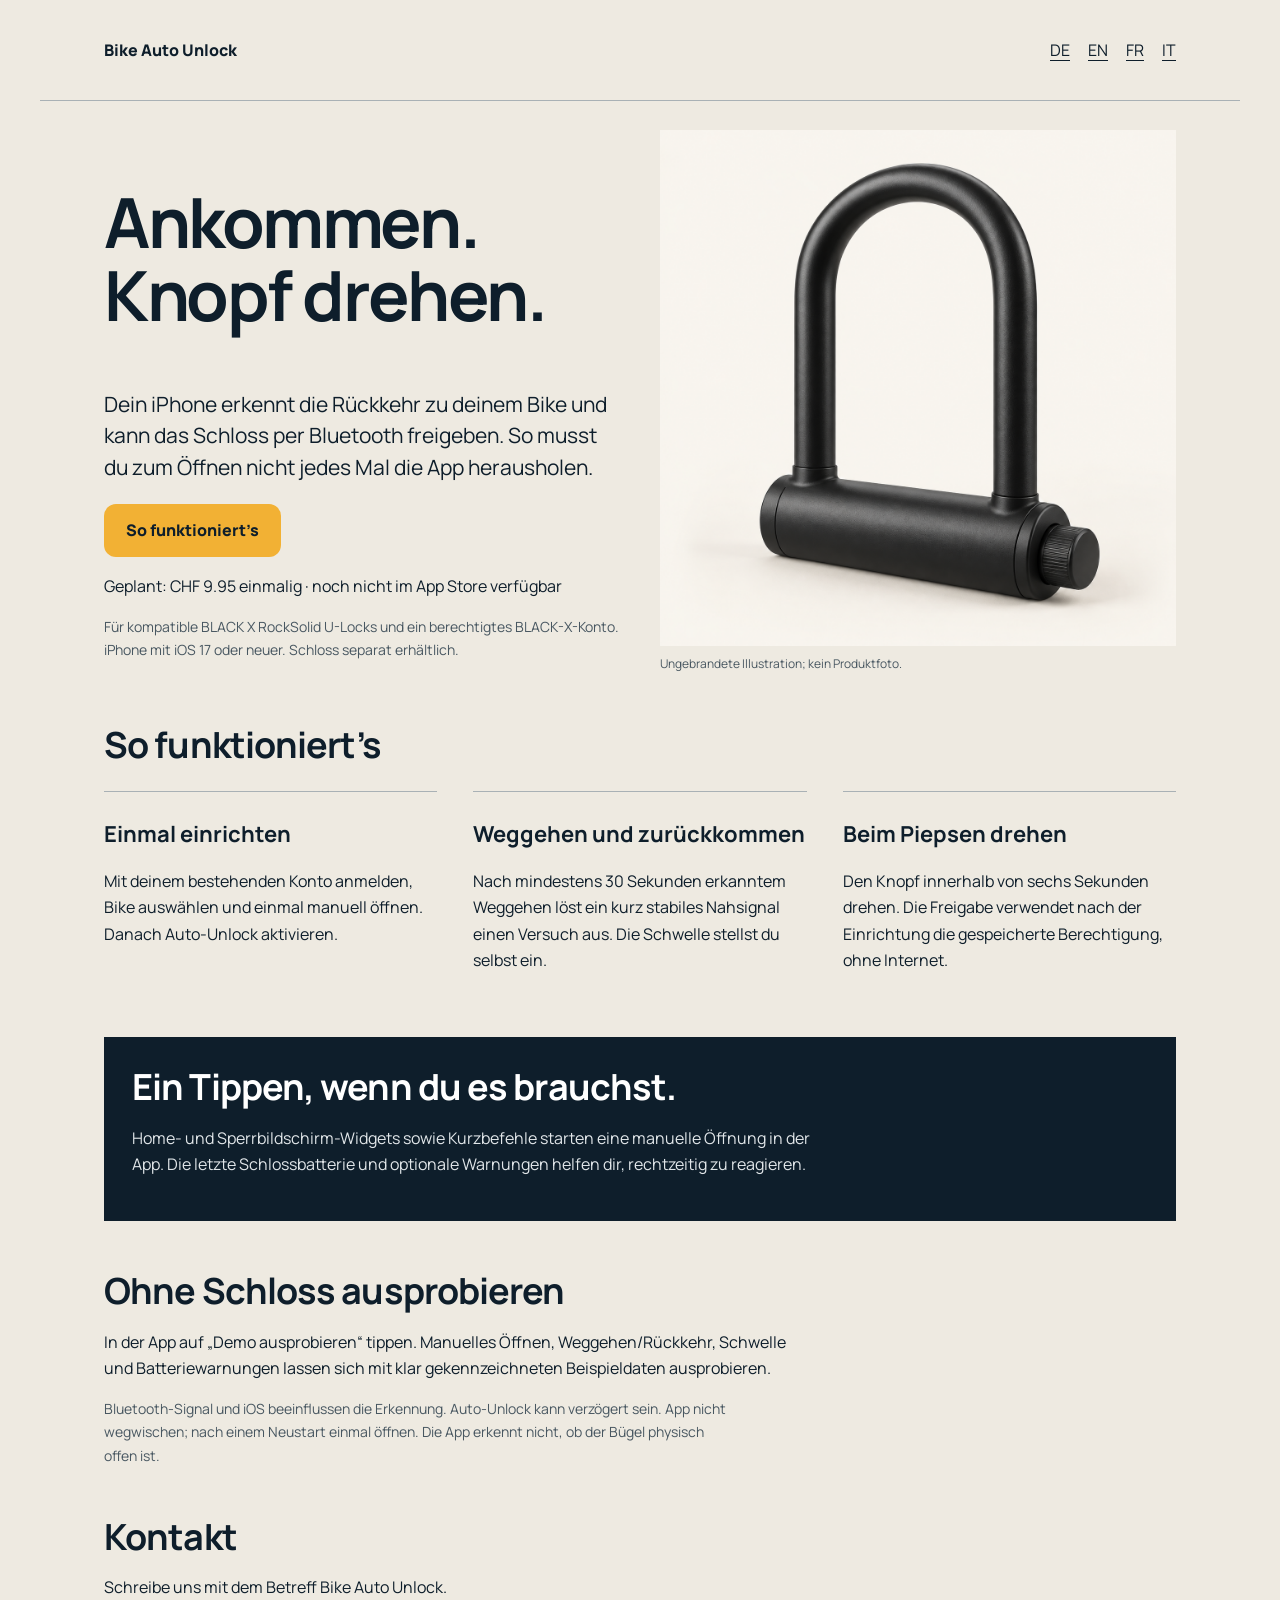
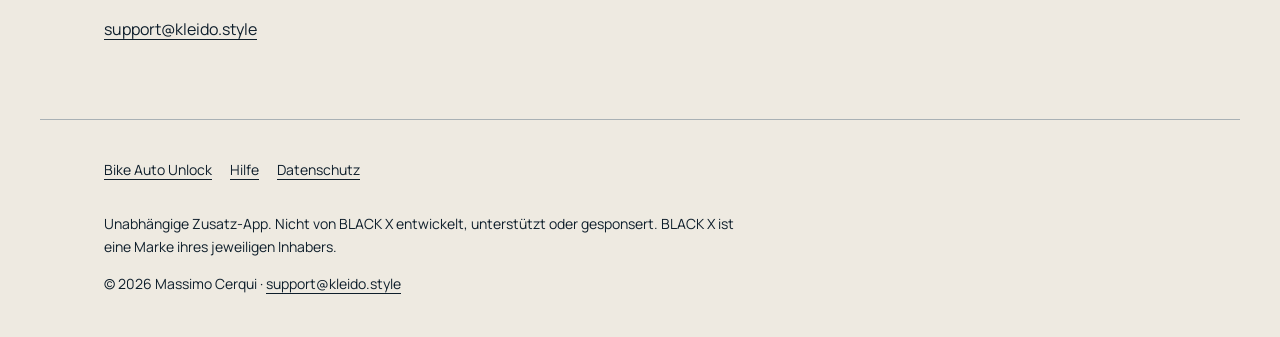
==== de/index.html @ a2ae83a5 "Publish localized Bike Auto Unlock website" ====
<!doctype html>
<html lang="de"><head><meta charset="utf-8"><meta name="viewport" content="width=device-width,initial-scale=1"><meta name="description" content="Dein iPhone erkennt die Rückkehr zu deinem Bike und kann das Schloss per Bluetooth freigeben. So musst du zum Öffnen nicht jedes Mal die App herausholen."><title>Bike Auto Unlock</title><link rel="stylesheet" href="../style.css"></head><body><header><a class="brand" href="index.html">Bike Auto Unlock</a><nav aria-label="Language"><a href="../de/index.html" lang="de" hreflang="de" aria-current="page">DE</a><a href="../en/index.html" lang="en" hreflang="en">EN</a><a href="../fr/index.html" lang="fr" hreflang="fr">FR</a><a href="../it/index.html" lang="it" hreflang="it">IT</a></nav></header><main><section class="hero"><div><h1>Ankommen. Knopf drehen.</h1><p class="intro">Dein iPhone erkennt die Rückkehr zu deinem Bike und kann das Schloss per Bluetooth freigeben. So musst du zum Öffnen nicht jedes Mal die App herausholen.</p><a class="button" href="#how">So funktioniert’s</a><p>Geplant: CHF 9.95 einmalig · noch nicht im App Store verfügbar</p><p class="fine">Für kompatible BLACK X RockSolid U-Locks und ein berechtigtes BLACK-X-Konto. iPhone mit iOS 17 oder neuer. Schloss separat erhältlich.</p></div><figure><img src="../assets/unbranded-lock.png" width="1254" height="1254" alt="Ungebrandete Illustration; kein Produktfoto." fetchpriority="high"><figcaption>Ungebrandete Illustration; kein Produktfoto.</figcaption></figure></section><section id="how"><h2>So funktioniert’s</h2><ol class="steps"><li><h3>Einmal einrichten</h3><p>Mit deinem bestehenden Konto anmelden, Bike auswählen und einmal manuell öffnen. Danach Auto-Unlock aktivieren.</p></li><li><h3>Weggehen und zurückkommen</h3><p>Nach mindestens 30 Sekunden erkanntem Weggehen löst ein kurz stabiles Nahsignal einen Versuch aus. Die Schwelle stellst du selbst ein.</p></li><li><h3>Beim Piepsen drehen</h3><p>Den Knopf innerhalb von sechs Sekunden drehen. Die Freigabe verwendet nach der Einrichtung die gespeicherte Berechtigung, ohne Internet.</p></li></ol></section><section class="band"><h2>Ein Tippen, wenn du es brauchst.</h2><p>Home- und Sperrbildschirm-Widgets sowie Kurzbefehle starten eine manuelle Öffnung in der App. Die letzte Schlossbatterie und optionale Warnungen helfen dir, rechtzeitig zu reagieren.</p></section><h2>Ohne Schloss ausprobieren</h2><p>In der App auf „Demo ausprobieren“ tippen. Manuelles Öffnen, Weggehen/Rückkehr, Schwelle und Batteriewarnungen lassen sich mit klar gekennzeichneten Beispieldaten ausprobieren.</p><p class="fine">Bluetooth-Signal und iOS beeinflussen die Erkennung. Auto-Unlock kann verzögert sein. App nicht wegwischen; nach einem Neustart einmal öffnen. Die App erkennt nicht, ob der Bügel physisch offen ist.</p><h2>Kontakt</h2><p>Schreibe uns mit dem Betreff Bike Auto Unlock.</p><p><a class="contact" href="mailto:support@kleido.style?subject=Bike%20Auto%20Unlock">support@kleido.style</a></p></main><footer><nav><a href="index.html">Bike Auto Unlock</a><a href="support.html">Hilfe</a><a href="privacy.html">Datenschutz</a></nav><p>Unabhängige Zusatz-App. Nicht von BLACK X entwickelt, unterstützt oder gesponsert. BLACK X ist eine Marke ihres jeweiligen Inhabers.</p><p>© 2026 Massimo Cerqui · <a class="contact" href="mailto:support@kleido.style?subject=Bike%20Auto%20Unlock">support@kleido.style</a></p></footer></body></html>
---- style.css ----
@font-face{font-family:Manrope;src:url("assets/Manrope.ttf") format("truetype");font-display:swap}*{box-sizing:border-box}html{scroll-behavior:smooth}body{margin:0;background:#eeeae1;color:#0e1e2b;font:16px/1.65 Manrope,sans-serif}a{color:inherit;text-underline-offset:4px}a:hover{color:#8f5e00}a:focus-visible{outline:3px solid #8f5e00;outline-offset:5px}::selection{background:#f2b134;color:#0e1e2b}header,main,footer{max-width:1200px;margin:auto;padding:28px 5vw}header{display:flex;align-items:center;justify-content:space-between;gap:20px;flex-wrap:wrap;border-bottom:1px solid #a9b1b5}.brand{font-weight:800;text-decoration:none}nav{display:flex;gap:18px;flex-wrap:wrap}nav a{min-height:44px;display:inline-flex;align-items:center}h1{font-size:clamp(36px,5.4vw,72px);line-height:1.05;letter-spacing:-.035em;max-width:13ch;text-wrap:balance}h2{font-size:clamp(25px,3vw,36px);line-height:1.2;margin:48px 0 16px;letter-spacing:-.025em}h3{font-size:22px;margin:0 0 10px}p{max-width:70ch}.hero{display:grid;grid-template-columns:1fr 1fr;gap:40px;align-items:center}.hero figure{margin:0}.hero img{display:block;width:100%;height:auto}.hero figcaption{font-size:12px;color:#485761;margin-top:8px}.intro{font-size:21px;line-height:1.5}.button{display:inline-block;background:#f2b134;color:#0e1e2b;border-radius:12px;padding:13px 22px;font-weight:800;text-decoration:none}.button:hover{background:#e8a52c;color:#0e1e2b}.fine{font-size:14px;color:#485761}.steps{list-style:none;padding:0;margin:24px 0;display:grid;grid-template-columns:repeat(3,1fr);gap:36px}.steps li{border-top:1px solid #a9b1b5;padding-top:24px}.band{margin:48px 0;padding:28px;background:#0e1e2b;color:white}.band h2{margin-top:0}.band p{color:#e1e6e9}.read{max-width:850px}.read h1{max-width:none;font-size:clamp(34px,5vw,54px)}footer{border-top:1px solid #a9b1b5;font-size:14px;margin-top:32px}footer nav{margin-bottom:20px}.contact{overflow-wrap:anywhere}@media(max-width:720px){.hero{grid-template-columns:1fr;gap:20px}.hero figure{max-width:440px;margin:auto}.steps{grid-template-columns:1fr;gap:20px}header,main,footer{padding:22px}h1{margin:20px 0}.intro{font-size:19px}.band{padding:24px}}@media(prefers-reduced-motion:reduce){html{scroll-behavior:auto}}
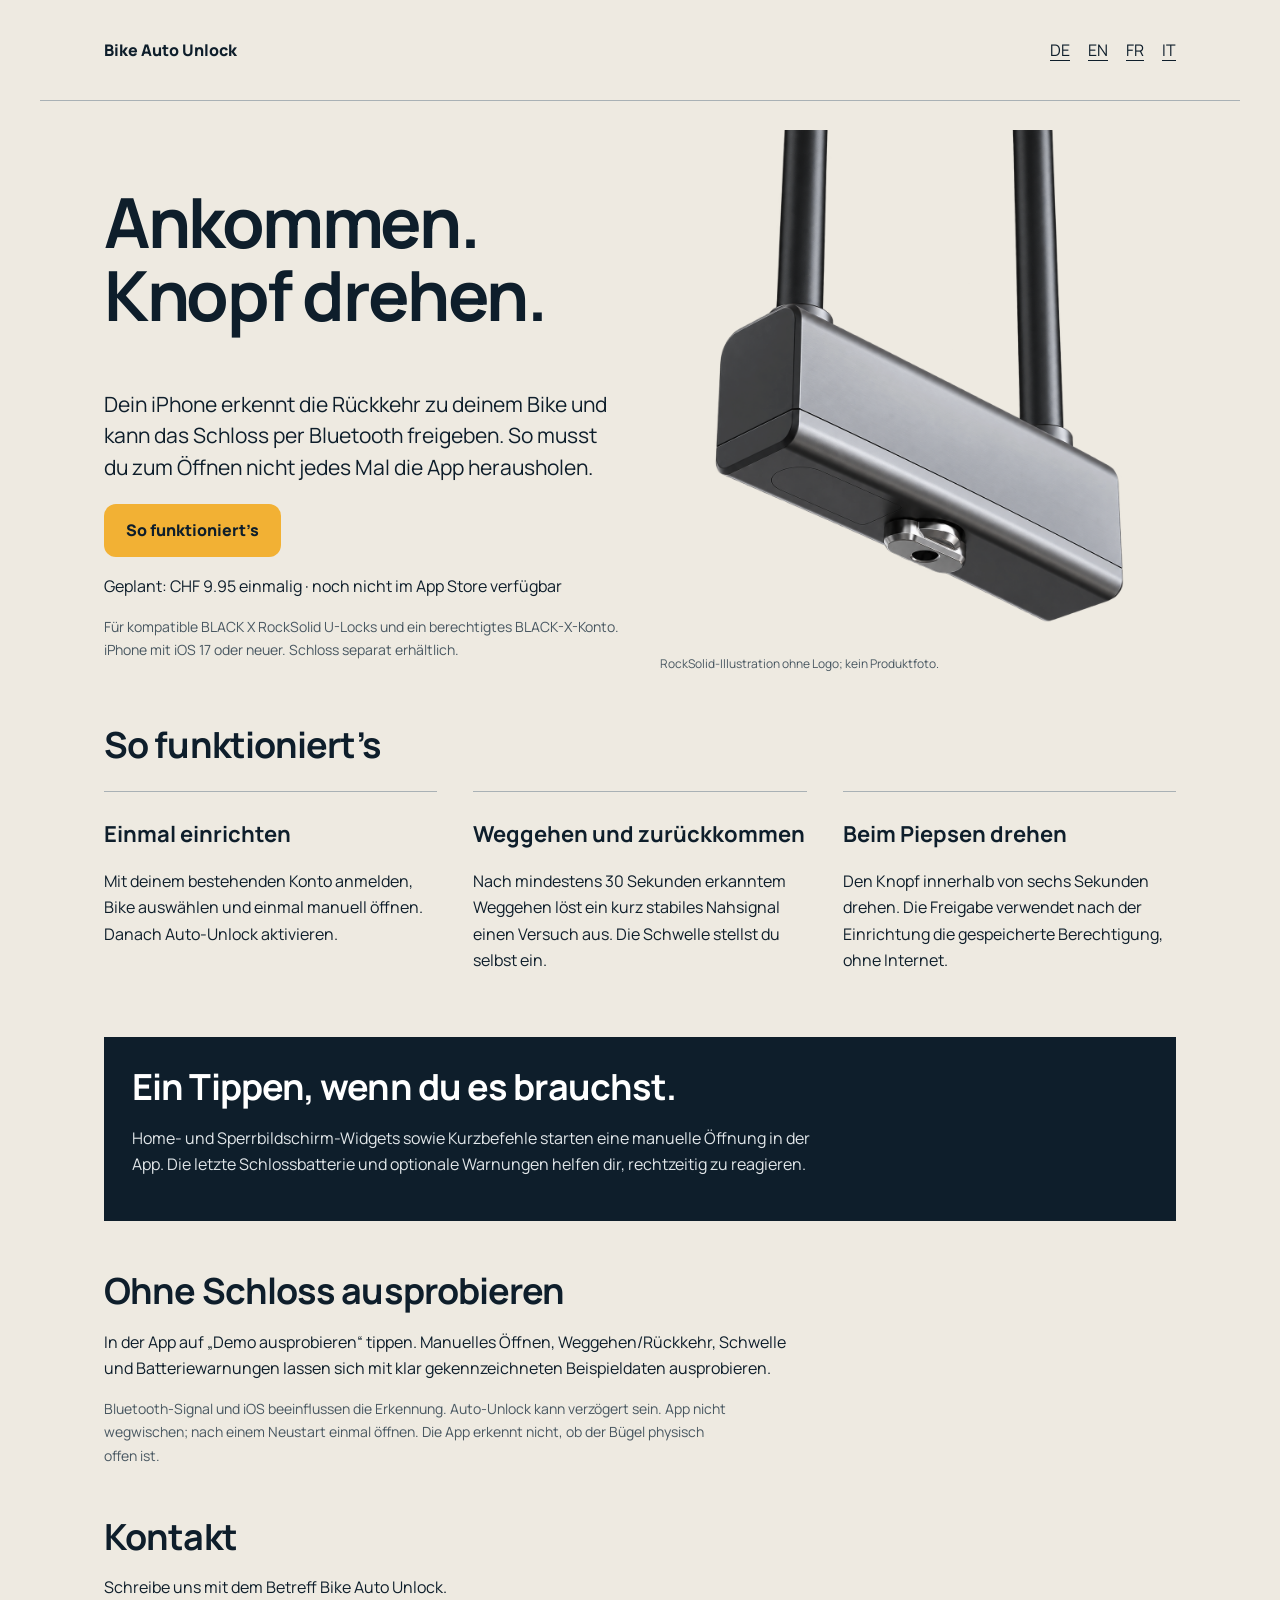
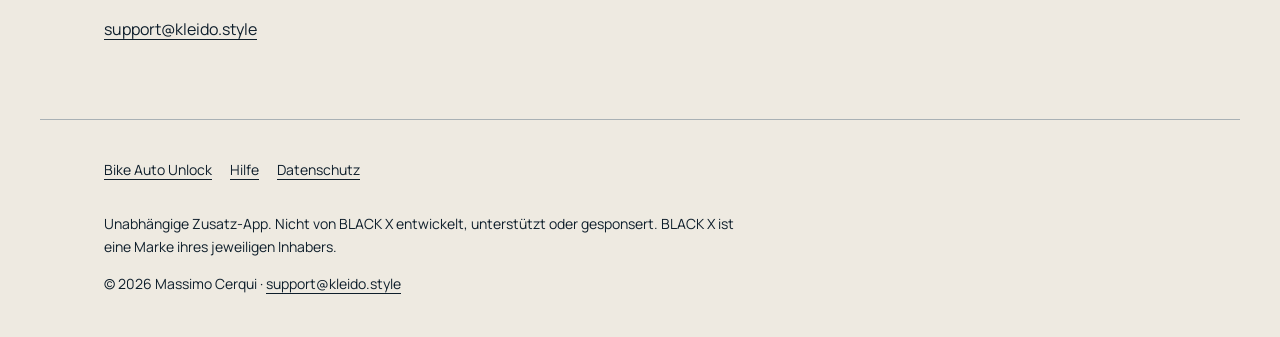
==== commit f00ee460: "Match the genuine RockSolid shape in product rendering" ====
--- a/de/index.html
+++ b/de/index.html
@@ -1,2 +1,2 @@
 <!doctype html>
-<html lang="de"><head><meta charset="utf-8"><meta name="viewport" content="width=device-width,initial-scale=1"><meta name="description" content="Dein iPhone erkennt die Rückkehr zu deinem Bike und kann das Schloss per Bluetooth freigeben. So musst du zum Öffnen nicht jedes Mal die App herausholen."><title>Bike Auto Unlock</title><link rel="stylesheet" href="../style.css"></head><body><header><a class="brand" href="index.html">Bike Auto Unlock</a><nav aria-label="Language"><a href="../de/index.html" lang="de" hreflang="de" aria-current="page">DE</a><a href="../en/index.html" lang="en" hreflang="en">EN</a><a href="../fr/index.html" lang="fr" hreflang="fr">FR</a><a href="../it/index.html" lang="it" hreflang="it">IT</a></nav></header><main><section class="hero"><div><h1>Ankommen. Knopf drehen.</h1><p class="intro">Dein iPhone erkennt die Rückkehr zu deinem Bike und kann das Schloss per Bluetooth freigeben. So musst du zum Öffnen nicht jedes Mal die App herausholen.</p><a class="button" href="#how">So funktioniert’s</a><p>Geplant: CHF 9.95 einmalig · noch nicht im App Store verfügbar</p><p class="fine">Für kompatible BLACK X RockSolid U-Locks und ein berechtigtes BLACK-X-Konto. iPhone mit iOS 17 oder neuer. Schloss separat erhältlich.</p></div><figure><img src="../assets/unbranded-lock.png" width="1254" height="1254" alt="Ungebrandete Illustration; kein Produktfoto." fetchpriority="high"><figcaption>Ungebrandete Illustration; kein Produktfoto.</figcaption></figure></section><section id="how"><h2>So funktioniert’s</h2><ol class="steps"><li><h3>Einmal einrichten</h3><p>Mit deinem bestehenden Konto anmelden, Bike auswählen und einmal manuell öffnen. Danach Auto-Unlock aktivieren.</p></li><li><h3>Weggehen und zurückkommen</h3><p>Nach mindestens 30 Sekunden erkanntem Weggehen löst ein kurz stabiles Nahsignal einen Versuch aus. Die Schwelle stellst du selbst ein.</p></li><li><h3>Beim Piepsen drehen</h3><p>Den Knopf innerhalb von sechs Sekunden drehen. Die Freigabe verwendet nach der Einrichtung die gespeicherte Berechtigung, ohne Internet.</p></li></ol></section><section class="band"><h2>Ein Tippen, wenn du es brauchst.</h2><p>Home- und Sperrbildschirm-Widgets sowie Kurzbefehle starten eine manuelle Öffnung in der App. Die letzte Schlossbatterie und optionale Warnungen helfen dir, rechtzeitig zu reagieren.</p></section><h2>Ohne Schloss ausprobieren</h2><p>In der App auf „Demo ausprobieren“ tippen. Manuelles Öffnen, Weggehen/Rückkehr, Schwelle und Batteriewarnungen lassen sich mit klar gekennzeichneten Beispieldaten ausprobieren.</p><p class="fine">Bluetooth-Signal und iOS beeinflussen die Erkennung. Auto-Unlock kann verzögert sein. App nicht wegwischen; nach einem Neustart einmal öffnen. Die App erkennt nicht, ob der Bügel physisch offen ist.</p><h2>Kontakt</h2><p>Schreibe uns mit dem Betreff Bike Auto Unlock.</p><p><a class="contact" href="mailto:support@kleido.style?subject=Bike%20Auto%20Unlock">support@kleido.style</a></p></main><footer><nav><a href="index.html">Bike Auto Unlock</a><a href="support.html">Hilfe</a><a href="privacy.html">Datenschutz</a></nav><p>Unabhängige Zusatz-App. Nicht von BLACK X entwickelt, unterstützt oder gesponsert. BLACK X ist eine Marke ihres jeweiligen Inhabers.</p><p>© 2026 Massimo Cerqui · <a class="contact" href="mailto:support@kleido.style?subject=Bike%20Auto%20Unlock">support@kleido.style</a></p></footer></body></html>+<html lang="de"><head><meta charset="utf-8"><meta name="viewport" content="width=device-width,initial-scale=1"><meta name="description" content="Dein iPhone erkennt die Rückkehr zu deinem Bike und kann das Schloss per Bluetooth freigeben. So musst du zum Öffnen nicht jedes Mal die App herausholen."><title>Bike Auto Unlock</title><link rel="stylesheet" href="../style.css"></head><body><header><a class="brand" href="index.html">Bike Auto Unlock</a><nav aria-label="Language"><a href="../de/index.html" lang="de" hreflang="de" aria-current="page">DE</a><a href="../en/index.html" lang="en" hreflang="en">EN</a><a href="../fr/index.html" lang="fr" hreflang="fr">FR</a><a href="../it/index.html" lang="it" hreflang="it">IT</a></nav></header><main><section class="hero"><div><h1>Ankommen. Knopf drehen.</h1><p class="intro">Dein iPhone erkennt die Rückkehr zu deinem Bike und kann das Schloss per Bluetooth freigeben. So musst du zum Öffnen nicht jedes Mal die App herausholen.</p><a class="button" href="#how">So funktioniert’s</a><p>Geplant: CHF 9.95 einmalig · noch nicht im App Store verfügbar</p><p class="fine">Für kompatible BLACK X RockSolid U-Locks und ein berechtigtes BLACK-X-Konto. iPhone mit iOS 17 oder neuer. Schloss separat erhältlich.</p></div><figure><img src="../assets/rocksolid-render.png" width="1254" height="1254" alt="RockSolid-Illustration ohne Logo; kein Produktfoto." fetchpriority="high"><figcaption>RockSolid-Illustration ohne Logo; kein Produktfoto.</figcaption></figure></section><section id="how"><h2>So funktioniert’s</h2><ol class="steps"><li><h3>Einmal einrichten</h3><p>Mit deinem bestehenden Konto anmelden, Bike auswählen und einmal manuell öffnen. Danach Auto-Unlock aktivieren.</p></li><li><h3>Weggehen und zurückkommen</h3><p>Nach mindestens 30 Sekunden erkanntem Weggehen löst ein kurz stabiles Nahsignal einen Versuch aus. Die Schwelle stellst du selbst ein.</p></li><li><h3>Beim Piepsen drehen</h3><p>Den Knopf innerhalb von sechs Sekunden drehen. Die Freigabe verwendet nach der Einrichtung die gespeicherte Berechtigung, ohne Internet.</p></li></ol></section><section class="band"><h2>Ein Tippen, wenn du es brauchst.</h2><p>Home- und Sperrbildschirm-Widgets sowie Kurzbefehle starten eine manuelle Öffnung in der App. Die letzte Schlossbatterie und optionale Warnungen helfen dir, rechtzeitig zu reagieren.</p></section><h2>Ohne Schloss ausprobieren</h2><p>In der App auf „Demo ausprobieren“ tippen. Manuelles Öffnen, Weggehen/Rückkehr, Schwelle und Batteriewarnungen lassen sich mit klar gekennzeichneten Beispieldaten ausprobieren.</p><p class="fine">Bluetooth-Signal und iOS beeinflussen die Erkennung. Auto-Unlock kann verzögert sein. App nicht wegwischen; nach einem Neustart einmal öffnen. Die App erkennt nicht, ob der Bügel physisch offen ist.</p><h2>Kontakt</h2><p>Schreibe uns mit dem Betreff Bike Auto Unlock.</p><p><a class="contact" href="mailto:support@kleido.style?subject=Bike%20Auto%20Unlock">support@kleido.style</a></p></main><footer><nav><a href="index.html">Bike Auto Unlock</a><a href="support.html">Hilfe</a><a href="privacy.html">Datenschutz</a></nav><p>Unabhängige Zusatz-App. Nicht von BLACK X entwickelt, unterstützt oder gesponsert. BLACK X ist eine Marke ihres jeweiligen Inhabers.</p><p>© 2026 Massimo Cerqui · <a class="contact" href="mailto:support@kleido.style?subject=Bike%20Auto%20Unlock">support@kleido.style</a></p></footer></body></html>
